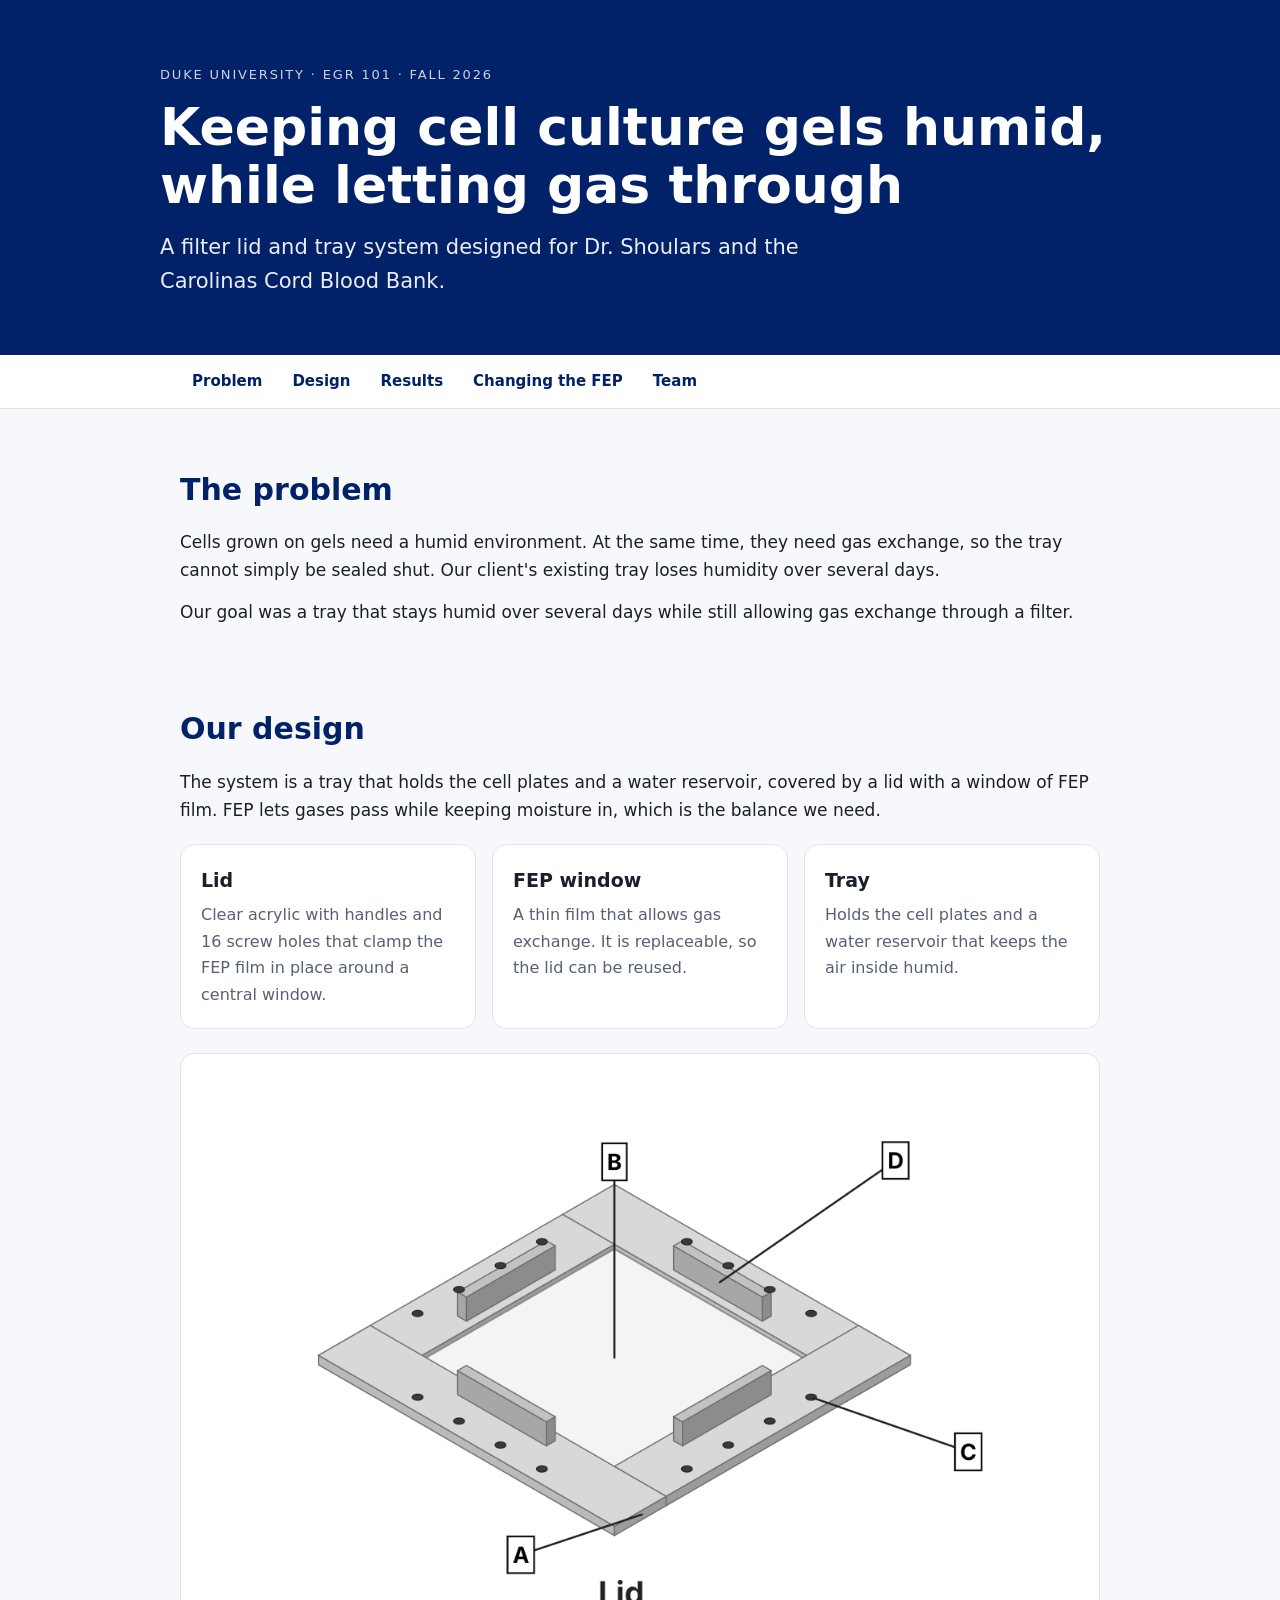
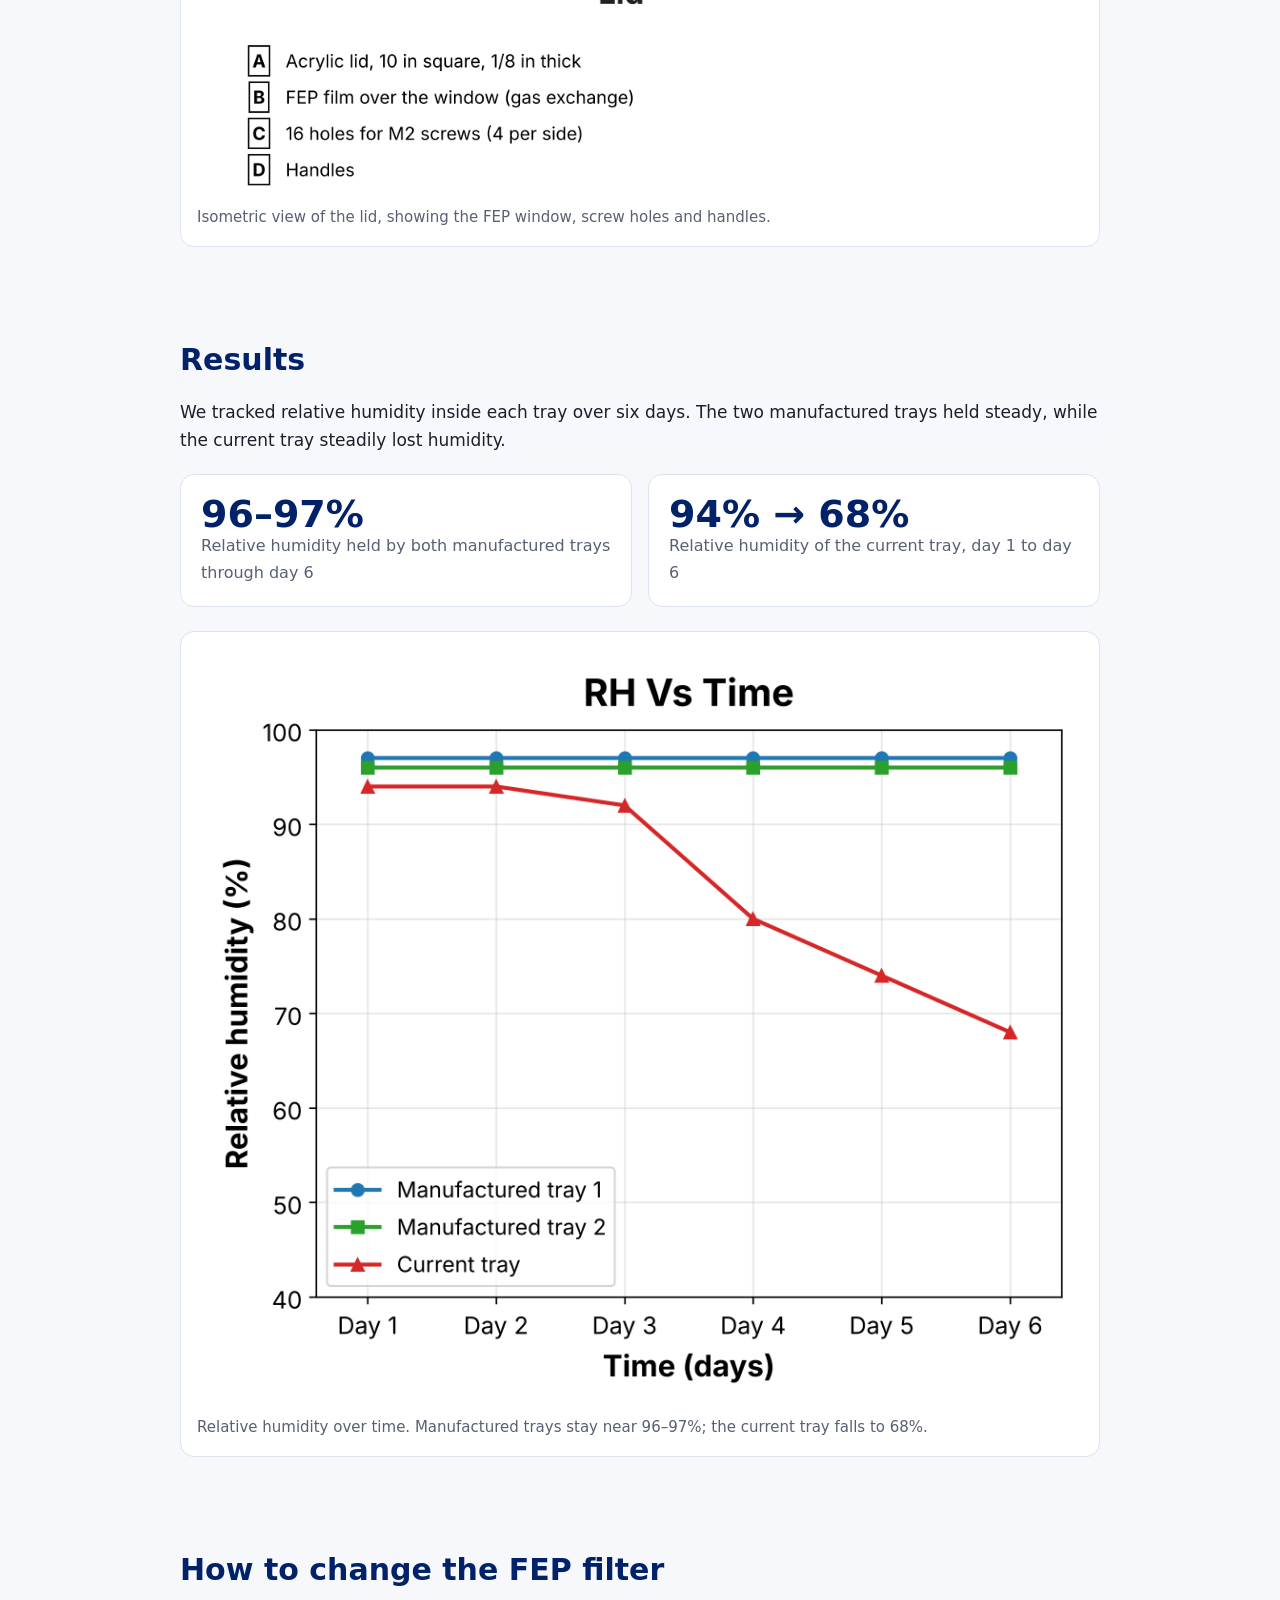
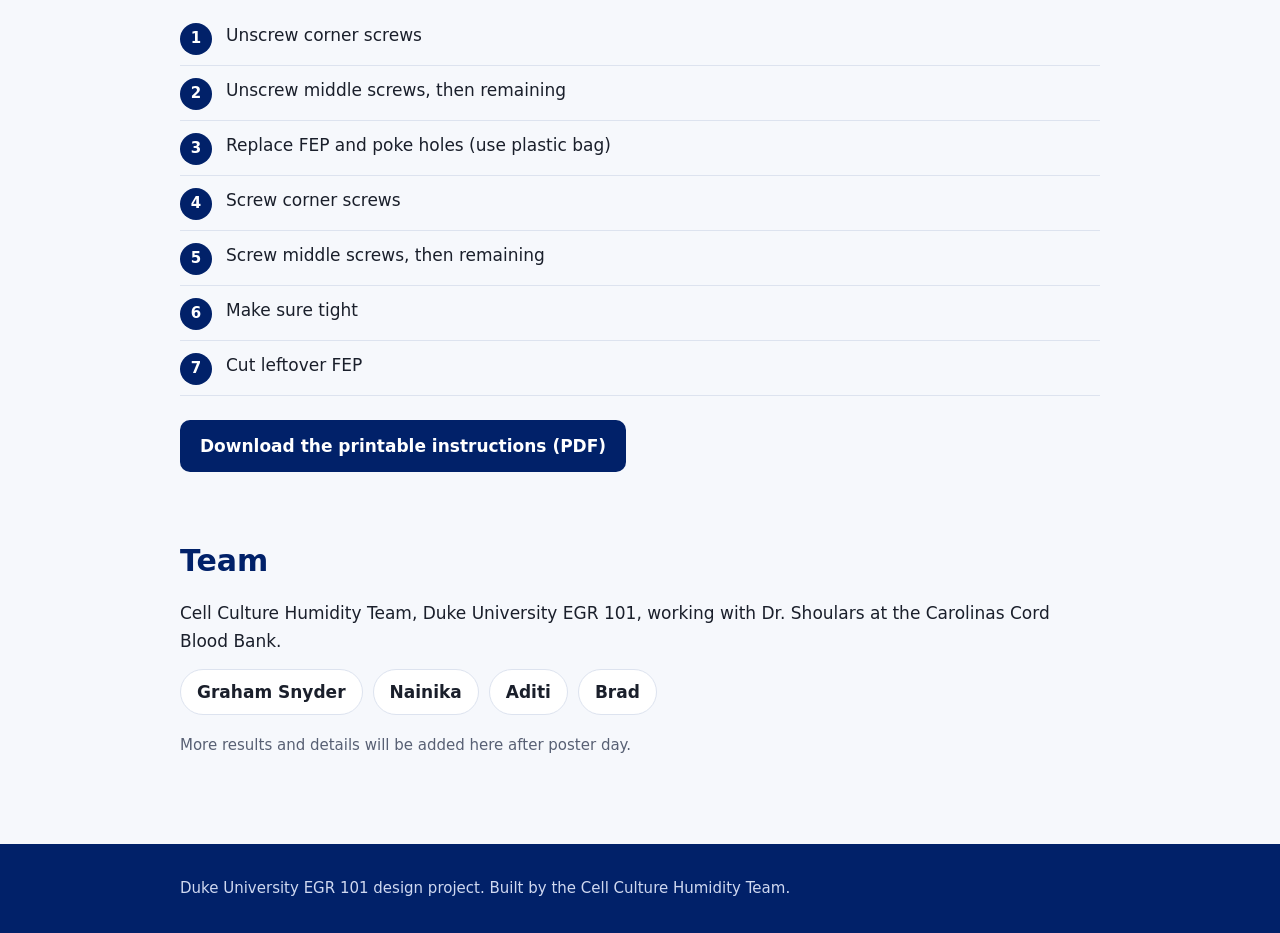
==== index.html @ ff0a5236 "Add files via upload" ====
<!doctype html>
<html lang="en"><head>
<meta charset="utf-8"><meta name="viewport" content="width=device-width,initial-scale=1">
<title>Cell Culture Humidity Tray | Duke EGR 101</title>
<meta name="description" content="A humidity-retaining tray and lid with an FEP gas-exchange window for cell culture gels. Duke EGR 101 design project for Carolinas Cord Blood Bank.">
<style>
:root{--blue:#012169;--mid:#1f4fa8;--ink:#1a1f2b;--muted:#586074;--bg:#f6f8fc;--card:#fff;--line:#dde3ef}
*{box-sizing:border-box}html{scroll-behavior:smooth}
body{margin:0;font-family:system-ui,-apple-system,"Segoe UI",Roboto,Arial,sans-serif;color:var(--ink);background:var(--bg);line-height:1.65;font-size:17px}
header{background:var(--blue);color:#fff;padding:64px 20px 56px}
.wrap{max-width:960px;margin:0 auto;padding:0 20px}
header .wrap{padding:0}
.eyebrow{letter-spacing:.14em;text-transform:uppercase;font-size:13px;opacity:.8;margin:0 0 14px}
h1{font-size:clamp(32px,6vw,52px);line-height:1.1;margin:0 0 16px}
header p.lead{font-size:clamp(18px,2.4vw,21px);max-width:640px;margin:0;opacity:.92}
nav{background:#fff;border-bottom:1px solid var(--line);position:sticky;top:0;z-index:5}
nav .wrap{display:flex;gap:6px;overflow-x:auto;padding:0 20px}
nav a{color:var(--blue);text-decoration:none;font-weight:600;font-size:15px;padding:14px 12px;white-space:nowrap}
nav a:hover{background:var(--bg)}
section{padding:56px 0 8px}
h2{color:var(--blue);font-size:30px;margin:0 0 14px}
h3{margin:0 0 6px;font-size:19px}
p{margin:0 0 14px}
.grid{display:grid;grid-template-columns:repeat(auto-fit,minmax(240px,1fr));gap:16px;margin:20px 0}
.card{background:var(--card);border:1px solid var(--line);border-radius:14px;padding:20px}
.card p{color:var(--muted);margin:0;font-size:16px}
figure{margin:24px 0;background:var(--card);border:1px solid var(--line);border-radius:14px;padding:16px}
figure img{width:100%;height:auto;display:block;border-radius:8px}
figcaption{color:var(--muted);font-size:15px;margin-top:10px}
.two{display:grid;grid-template-columns:1fr 1fr;gap:16px}
@media(max-width:700px){.two{grid-template-columns:1fr}}
ol.steps{padding-left:0;list-style:none;counter-reset:s;margin:16px 0}
ol.steps li{counter-increment:s;display:flex;gap:14px;align-items:flex-start;padding:10px 0;border-bottom:1px solid var(--line)}
ol.steps li::before{content:counter(s);background:var(--blue);color:#fff;font-weight:700;border-radius:50%;min-width:32px;height:32px;display:grid;place-items:center;font-size:15px;margin-top:2px}
.btn{display:inline-block;background:var(--blue);color:#fff;text-decoration:none;padding:12px 20px;border-radius:10px;font-weight:600;margin-top:8px}
.btn:hover{background:var(--mid)}
.stat{font-size:38px;font-weight:800;color:var(--blue);line-height:1}
.team{display:flex;flex-wrap:wrap;gap:10px;margin-top:12px}
.team span{background:#fff;border:1px solid var(--line);border-radius:999px;padding:8px 16px;font-weight:600}
footer{margin-top:64px;background:var(--blue);color:#cfd8f0;padding:32px 0;font-size:15px}
</style></head><body>

<header><div class="wrap">
<p class="eyebrow">Duke University &middot; EGR 101 &middot; Fall 2026</p>
<h1>Keeping cell culture gels humid, while letting gas through</h1>
<p class="lead">A filter lid and tray system designed for Dr. Shoulars and the Carolinas Cord Blood Bank.</p>
</div></header>

<nav><div class="wrap">
<a href="#problem">Problem</a><a href="#design">Design</a><a href="#results">Results</a><a href="#change-fep">Changing the FEP</a><a href="#team">Team</a>
</div></nav>

<main class="wrap">

<section id="problem"><h2>The problem</h2>
<p>Cells grown on gels need a humid environment. At the same time, they need gas exchange, so the tray cannot simply be sealed shut. Our client's existing tray loses humidity over several days.</p>
<p>Our goal was a tray that stays humid over several days while still allowing gas exchange through a filter.</p>
</section>

<section id="design"><h2>Our design</h2>
<p>The system is a tray that holds the cell plates and a water reservoir, covered by a lid with a window of FEP film. FEP lets gases pass while keeping moisture in, which is the balance we need.</p>
<div class="grid">
<div class="card"><h3>Lid</h3><p>Clear acrylic with handles and 16 screw holes that clamp the FEP film in place around a central window.</p></div>
<div class="card"><h3>FEP window</h3><p>A thin film that allows gas exchange. It is replaceable, so the lid can be reused.</p></div>
<div class="card"><h3>Tray</h3><p>Holds the cell plates and a water reservoir that keeps the air inside humid.</p></div>
</div>
<figure><img src="lid.png" alt="Isometric drawing of the lid with FEP window, 16 screw holes and handles"><figcaption>Isometric view of the lid, showing the FEP window, screw holes and handles.</figcaption></figure>
</section>

<section id="results"><h2>Results</h2>
<p>We tracked relative humidity inside each tray over six days. The two manufactured trays held steady, while the current tray steadily lost humidity.</p>
<div class="grid">
<div class="card"><div class="stat">96&ndash;97%</div><p>Relative humidity held by both manufactured trays through day 6</p></div>
<div class="card"><div class="stat">94% &rarr; 68%</div><p>Relative humidity of the current tray, day 1 to day 6</p></div>
</div>
<figure><img src="humidity-graph.png" alt="Line graph of relative humidity versus day for two manufactured trays and the current tray"><figcaption>Relative humidity over time. Manufactured trays stay near 96&ndash;97%; the current tray falls to 68%.</figcaption></figure>
</section>

<section id="change-fep"><h2>How to change the FEP filter</h2>
<ol class="steps">
<li>Unscrew corner screws</li>
<li>Unscrew middle screws, then remaining</li>
<li>Replace FEP and poke holes (use plastic bag)</li>
<li>Screw corner screws</li>
<li>Screw middle screws, then remaining</li>
<li>Make sure tight</li>
<li>Cut leftover FEP</li>
</ol>
<a class="btn" href="FEP_Filter_Instructions.pdf">Download the printable instructions (PDF)</a>
</section>

<section id="team"><h2>Team</h2>
<p>Cell Culture Humidity Team, Duke University EGR 101, working with Dr. Shoulars at the Carolinas Cord Blood Bank.</p>
<div class="team"><span>Graham Snyder</span><span>Nainika</span><span>Aditi</span><span>Brad</span></div>
<p style="margin-top:18px;color:var(--muted);font-size:15px">More results and details will be added here after poster day.</p>
</section>
</main>

<footer><div class="wrap">Duke University EGR 101 design project. Built by the Cell Culture Humidity Team.</div></footer>
</body></html>
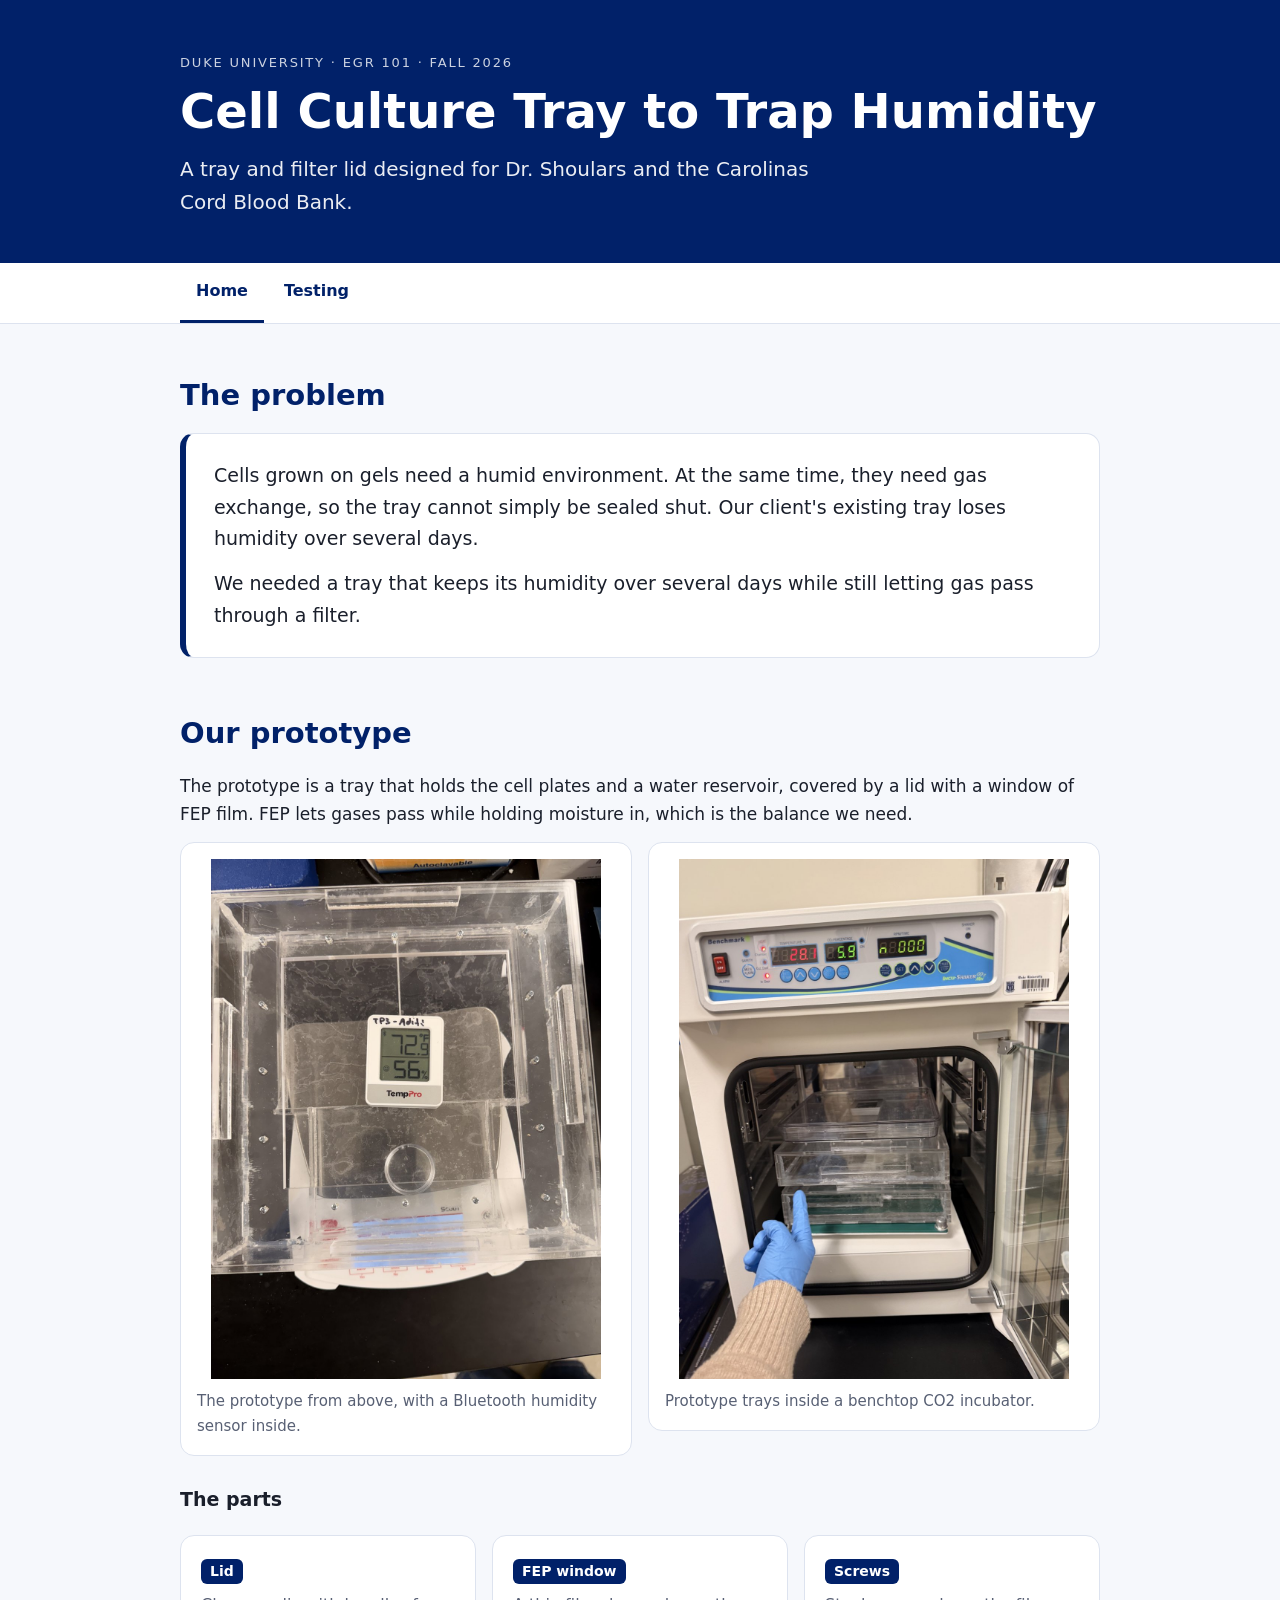
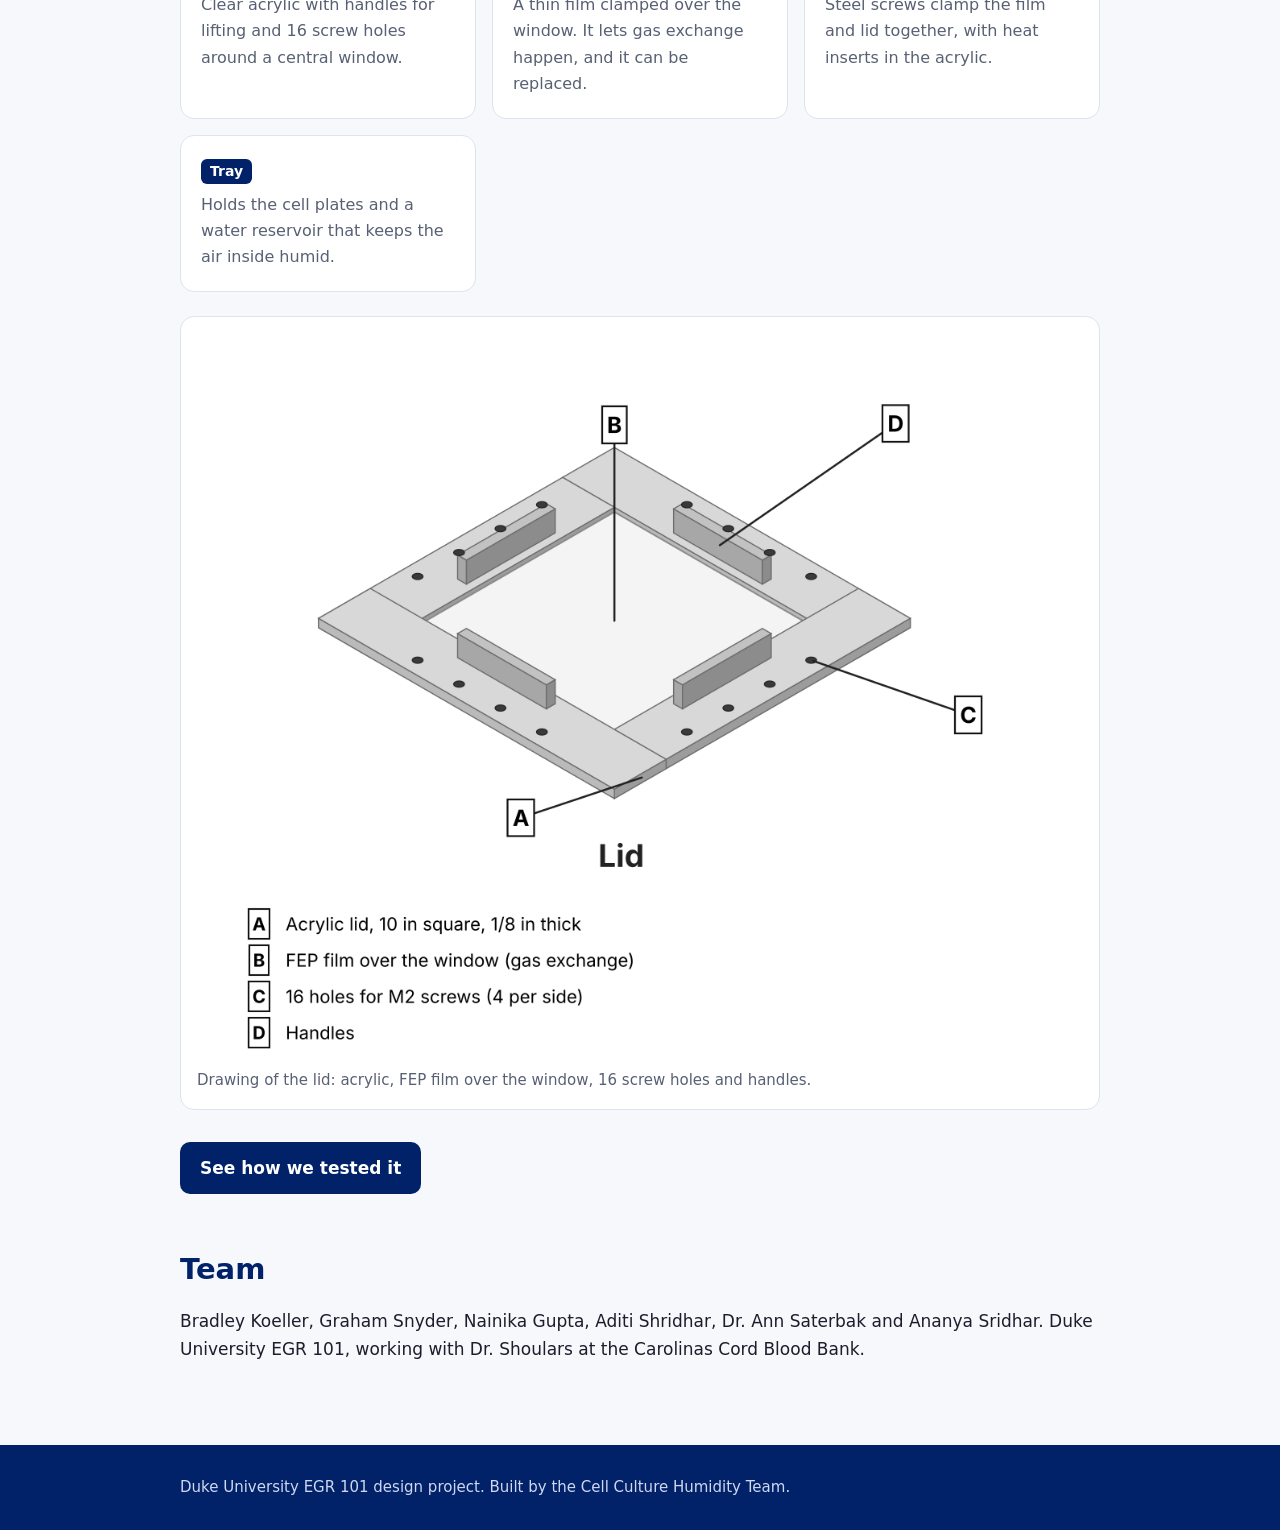
==== commit 47e218cd: "Add files via upload" ====
--- a/index.html
+++ b/index.html
@@ -1,100 +1,28 @@
-<!doctype html>
-<html lang="en"><head>
-<meta charset="utf-8"><meta name="viewport" content="width=device-width,initial-scale=1">
-<title>Cell Culture Humidity Tray | Duke EGR 101</title>
-<meta name="description" content="A humidity-retaining tray and lid with an FEP gas-exchange window for cell culture gels. Duke EGR 101 design project for Carolinas Cord Blood Bank.">
-<style>
-:root{--blue:#012169;--mid:#1f4fa8;--ink:#1a1f2b;--muted:#586074;--bg:#f6f8fc;--card:#fff;--line:#dde3ef}
-*{box-sizing:border-box}html{scroll-behavior:smooth}
-body{margin:0;font-family:system-ui,-apple-system,"Segoe UI",Roboto,Arial,sans-serif;color:var(--ink);background:var(--bg);line-height:1.65;font-size:17px}
-header{background:var(--blue);color:#fff;padding:64px 20px 56px}
-.wrap{max-width:960px;margin:0 auto;padding:0 20px}
-header .wrap{padding:0}
-.eyebrow{letter-spacing:.14em;text-transform:uppercase;font-size:13px;opacity:.8;margin:0 0 14px}
-h1{font-size:clamp(32px,6vw,52px);line-height:1.1;margin:0 0 16px}
-header p.lead{font-size:clamp(18px,2.4vw,21px);max-width:640px;margin:0;opacity:.92}
-nav{background:#fff;border-bottom:1px solid var(--line);position:sticky;top:0;z-index:5}
-nav .wrap{display:flex;gap:6px;overflow-x:auto;padding:0 20px}
-nav a{color:var(--blue);text-decoration:none;font-weight:600;font-size:15px;padding:14px 12px;white-space:nowrap}
-nav a:hover{background:var(--bg)}
-section{padding:56px 0 8px}
-h2{color:var(--blue);font-size:30px;margin:0 0 14px}
-h3{margin:0 0 6px;font-size:19px}
-p{margin:0 0 14px}
-.grid{display:grid;grid-template-columns:repeat(auto-fit,minmax(240px,1fr));gap:16px;margin:20px 0}
-.card{background:var(--card);border:1px solid var(--line);border-radius:14px;padding:20px}
-.card p{color:var(--muted);margin:0;font-size:16px}
-figure{margin:24px 0;background:var(--card);border:1px solid var(--line);border-radius:14px;padding:16px}
-figure img{width:100%;height:auto;display:block;border-radius:8px}
-figcaption{color:var(--muted);font-size:15px;margin-top:10px}
-.two{display:grid;grid-template-columns:1fr 1fr;gap:16px}
-@media(max-width:700px){.two{grid-template-columns:1fr}}
-ol.steps{padding-left:0;list-style:none;counter-reset:s;margin:16px 0}
-ol.steps li{counter-increment:s;display:flex;gap:14px;align-items:flex-start;padding:10px 0;border-bottom:1px solid var(--line)}
-ol.steps li::before{content:counter(s);background:var(--blue);color:#fff;font-weight:700;border-radius:50%;min-width:32px;height:32px;display:grid;place-items:center;font-size:15px;margin-top:2px}
-.btn{display:inline-block;background:var(--blue);color:#fff;text-decoration:none;padding:12px 20px;border-radius:10px;font-weight:600;margin-top:8px}
-.btn:hover{background:var(--mid)}
-.stat{font-size:38px;font-weight:800;color:var(--blue);line-height:1}
-.team{display:flex;flex-wrap:wrap;gap:10px;margin-top:12px}
-.team span{background:#fff;border:1px solid var(--line);border-radius:999px;padding:8px 16px;font-weight:600}
-footer{margin-top:64px;background:var(--blue);color:#cfd8f0;padding:32px 0;font-size:15px}
-</style></head><body>
-
-<header><div class="wrap">
-<p class="eyebrow">Duke University &middot; EGR 101 &middot; Fall 2026</p>
-<h1>Keeping cell culture gels humid, while letting gas through</h1>
-<p class="lead">A filter lid and tray system designed for Dr. Shoulars and the Carolinas Cord Blood Bank.</p>
-</div></header>
-
-<nav><div class="wrap">
-<a href="#problem">Problem</a><a href="#design">Design</a><a href="#results">Results</a><a href="#change-fep">Changing the FEP</a><a href="#team">Team</a>
-</div></nav>
-
+<!doctype html><html lang="en"><head><meta charset="utf-8"><meta name="viewport" content="width=device-width,initial-scale=1"><title>Cell Culture Tray to Trap Humidity | Duke EGR 101</title><meta name="description" content="A humidity-retaining tray and lid with an FEP gas-exchange window for cell culture gels. Duke EGR 101 design project for Carolinas Cord Blood Bank."><link rel="stylesheet" href="style.css"></head><body><header><div class="wrap"><p class="eyebrow">Duke University &middot; EGR 101 &middot; Fall 2026</p><h1>Cell Culture Tray to Trap Humidity</h1><p class="lead">A tray and filter lid designed for Dr. Shoulars and the Carolinas Cord Blood Bank.</p></div></header><nav><div class="wrap"><a href="index.html" class="on">Home</a><a href="testing.html" class="">Testing</a></div></nav>
 <main class="wrap">
-
 <section id="problem"><h2>The problem</h2>
-<p>Cells grown on gels need a humid environment. At the same time, they need gas exchange, so the tray cannot simply be sealed shut. Our client's existing tray loses humidity over several days.</p>
-<p>Our goal was a tray that stays humid over several days while still allowing gas exchange through a filter.</p>
+<div class="problem"><p>Cells grown on gels need a humid environment. At the same time, they need gas exchange, so the tray cannot simply be sealed shut. Our client's existing tray loses humidity over several days.</p>
+<p>We needed a tray that keeps its humidity over several days while still letting gas pass through a filter.</p></div>
 </section>
 
-<section id="design"><h2>Our design</h2>
-<p>The system is a tray that holds the cell plates and a water reservoir, covered by a lid with a window of FEP film. FEP lets gases pass while keeping moisture in, which is the balance we need.</p>
+<section id="prototype"><h2>Our prototype</h2>
+<p>The prototype is a tray that holds the cell plates and a water reservoir, covered by a lid with a window of FEP film. FEP lets gases pass while holding moisture in, which is the balance we need.</p>
+<div class="two">
+<figure><img src="prototype.jpg" alt="Top view of the prototype tray with a humidity sensor inside"><figcaption>The prototype from above, with a Bluetooth humidity sensor inside.</figcaption></figure>
+<figure><img src="incubator.jpg" alt="Prototype trays stacked inside a benchtop CO2 incubator"><figcaption>Prototype trays inside a benchtop CO2 incubator.</figcaption></figure>
+</div>
+<h3 style="margin-top:28px">The parts</h3>
 <div class="grid">
-<div class="card"><h3>Lid</h3><p>Clear acrylic with handles and 16 screw holes that clamp the FEP film in place around a central window.</p></div>
-<div class="card"><h3>FEP window</h3><p>A thin film that allows gas exchange. It is replaceable, so the lid can be reused.</p></div>
-<div class="card"><h3>Tray</h3><p>Holds the cell plates and a water reservoir that keeps the air inside humid.</p></div>
+<div class="card"><span class="tag">Lid</span><p>Clear acrylic with handles for lifting and 16 screw holes around a central window.</p></div>
+<div class="card"><span class="tag">FEP window</span><p>A thin film clamped over the window. It lets gas exchange happen, and it can be replaced.</p></div>
+<div class="card"><span class="tag">Screws</span><p>Steel screws clamp the film and lid together, with heat inserts in the acrylic.</p></div>
+<div class="card"><span class="tag">Tray</span><p>Holds the cell plates and a water reservoir that keeps the air inside humid.</p></div>
 </div>
-<figure><img src="lid.png" alt="Isometric drawing of the lid with FEP window, 16 screw holes and handles"><figcaption>Isometric view of the lid, showing the FEP window, screw holes and handles.</figcaption></figure>
-</section>
-
-<section id="results"><h2>Results</h2>
-<p>We tracked relative humidity inside each tray over six days. The two manufactured trays held steady, while the current tray steadily lost humidity.</p>
-<div class="grid">
-<div class="card"><div class="stat">96&ndash;97%</div><p>Relative humidity held by both manufactured trays through day 6</p></div>
-<div class="card"><div class="stat">94% &rarr; 68%</div><p>Relative humidity of the current tray, day 1 to day 6</p></div>
-</div>
-<figure><img src="humidity-graph.png" alt="Line graph of relative humidity versus day for two manufactured trays and the current tray"><figcaption>Relative humidity over time. Manufactured trays stay near 96&ndash;97%; the current tray falls to 68%.</figcaption></figure>
-</section>
-
-<section id="change-fep"><h2>How to change the FEP filter</h2>
-<ol class="steps">
-<li>Unscrew corner screws</li>
-<li>Unscrew middle screws, then remaining</li>
-<li>Replace FEP and poke holes (use plastic bag)</li>
-<li>Screw corner screws</li>
-<li>Screw middle screws, then remaining</li>
-<li>Make sure tight</li>
-<li>Cut leftover FEP</li>
-</ol>
-<a class="btn" href="FEP_Filter_Instructions.pdf">Download the printable instructions (PDF)</a>
+<figure><img src="lid.png" alt="Isometric drawing of the lid with FEP window, 16 screw holes and handles"><figcaption>Drawing of the lid: acrylic, FEP film over the window, 16 screw holes and handles.</figcaption></figure>
+<a class="btn" href="testing.html">See how we tested it</a>
 </section>
 
 <section id="team"><h2>Team</h2>
-<p>Cell Culture Humidity Team, Duke University EGR 101, working with Dr. Shoulars at the Carolinas Cord Blood Bank.</p>
-<div class="team"><span>Graham Snyder</span><span>Nainika</span><span>Aditi</span><span>Brad</span></div>
-<p style="margin-top:18px;color:var(--muted);font-size:15px">More results and details will be added here after poster day.</p>
+<p>Bradley Koeller, Graham Snyder, Nainika Gupta, Aditi Shridhar, Dr. Ann Saterbak and Ananya Sridhar. Duke University EGR 101, working with Dr. Shoulars at the Carolinas Cord Blood Bank.</p>
 </section>
-</main>
-
-<footer><div class="wrap">Duke University EGR 101 design project. Built by the Cell Culture Humidity Team.</div></footer>
-</body></html>
+</main><footer><div class="wrap">Duke University EGR 101 design project. Built by the Cell Culture Humidity Team.</div></footer></body></html>
--- a/style.css
+++ b/style.css
@@ -0,0 +1,48 @@
+:root{--blue:#012169;--mid:#1f4fa8;--ink:#1a1f2b;--muted:#586074;--bg:#f6f8fc;--card:#fff;--line:#dde3ef}
+*{box-sizing:border-box}html{scroll-behavior:smooth}
+body{margin:0;font-family:system-ui,-apple-system,"Segoe UI",Roboto,Arial,sans-serif;color:var(--ink);background:var(--bg);line-height:1.65;font-size:17px}
+.wrap{max-width:960px;margin:0 auto;padding:0 20px}
+header{background:var(--blue);color:#fff;padding:52px 0 44px}
+.eyebrow{letter-spacing:.14em;text-transform:uppercase;font-size:13px;opacity:.8;margin:0 0 12px}
+h1{font-size:clamp(30px,5.5vw,48px);line-height:1.12;margin:0 0 14px}
+.lead{font-size:clamp(17px,2.3vw,20px);max-width:660px;margin:0;opacity:.92}
+nav{background:#fff;border-bottom:1px solid var(--line);position:sticky;top:0;z-index:5}
+nav .wrap{display:flex;gap:4px;overflow-x:auto}
+nav a{color:var(--blue);text-decoration:none;font-weight:600;font-size:16px;padding:15px 16px;white-space:nowrap;border-bottom:3px solid transparent}
+nav a:hover{background:var(--bg)}nav a.on{border-bottom-color:var(--blue)}
+section{padding:48px 0 4px}
+h2{color:var(--blue);font-size:29px;margin:0 0 14px}
+h3{margin:0 0 6px;font-size:19px}
+p{margin:0 0 14px}
+.problem{background:#fff;border:1px solid var(--line);border-left:6px solid var(--blue);border-radius:14px;padding:26px 28px;font-size:19px}
+.problem p:last-child{margin:0}
+.grid{display:grid;grid-template-columns:repeat(auto-fit,minmax(250px,1fr));gap:16px;margin:20px 0}
+.card{background:var(--card);border:1px solid var(--line);border-radius:14px;padding:20px}
+.card p{color:var(--muted);margin:0;font-size:16px}
+.card .tag{display:inline-block;background:var(--blue);color:#fff;border-radius:6px;font-weight:700;font-size:14px;padding:1px 9px;margin-bottom:8px}
+figure{margin:24px 0;background:var(--card);border:1px solid var(--line);border-radius:14px;padding:16px}
+figure img{width:100%;height:auto;display:block;border-radius:8px}
+figcaption{color:var(--muted);font-size:15px;margin-top:10px}
+.two{display:grid;grid-template-columns:1fr 1fr;gap:16px;align-items:start}
+.two figure{margin:0}.two img{max-height:520px;object-fit:contain;background:#fff}
+@media(max-width:700px){.two{grid-template-columns:1fr}}
+ol.steps{padding-left:0;list-style:none;counter-reset:s;margin:16px 0}
+ol.steps li{counter-increment:s;display:flex;gap:14px;align-items:flex-start;padding:10px 0;border-bottom:1px solid var(--line)}
+ol.steps li::before{content:counter(s);background:var(--blue);color:#fff;font-weight:700;border-radius:50%;min-width:32px;height:32px;display:grid;place-items:center;font-size:15px;margin-top:2px}
+.btn{display:inline-block;background:var(--blue);color:#fff;text-decoration:none;padding:12px 20px;border-radius:10px;font-weight:600;margin-top:8px}
+.btn:hover{background:var(--mid)}
+.stat{font-size:36px;font-weight:800;color:var(--blue);line-height:1.1}
+.pending{background:#fff;border:1.5px dashed #b5bfd6;border-radius:14px;padding:18px 22px;color:var(--muted)}
+.pending strong{color:var(--ink)}
+.toc{display:flex;flex-wrap:wrap;gap:8px;margin:24px 0 0}
+.toc a{background:#fff;border:1px solid var(--line);border-radius:999px;padding:7px 14px;color:var(--blue);text-decoration:none;font-weight:600;font-size:15px}
+.toc a:hover{background:var(--bg)}
+.tw{overflow-x:auto;background:#fff;border:1px solid var(--line);border-radius:14px}
+table{border-collapse:collapse;width:100%;font-size:15px;min-width:640px}
+th,td{padding:9px 12px;text-align:right;border-bottom:1px solid var(--line)}
+th:first-child,td:first-child{text-align:left}
+th{background:var(--bg);color:var(--blue);font-size:14px;vertical-align:bottom}
+tr.tot td{font-weight:700;background:var(--bg);border-bottom:0}
+.team{display:flex;flex-wrap:wrap;gap:10px;margin-top:12px}
+.team span{background:#fff;border:1px solid var(--line);border-radius:999px;padding:8px 16px;font-weight:600}
+footer{margin-top:64px;background:var(--blue);color:#cfd8f0;padding:30px 0;font-size:15px}
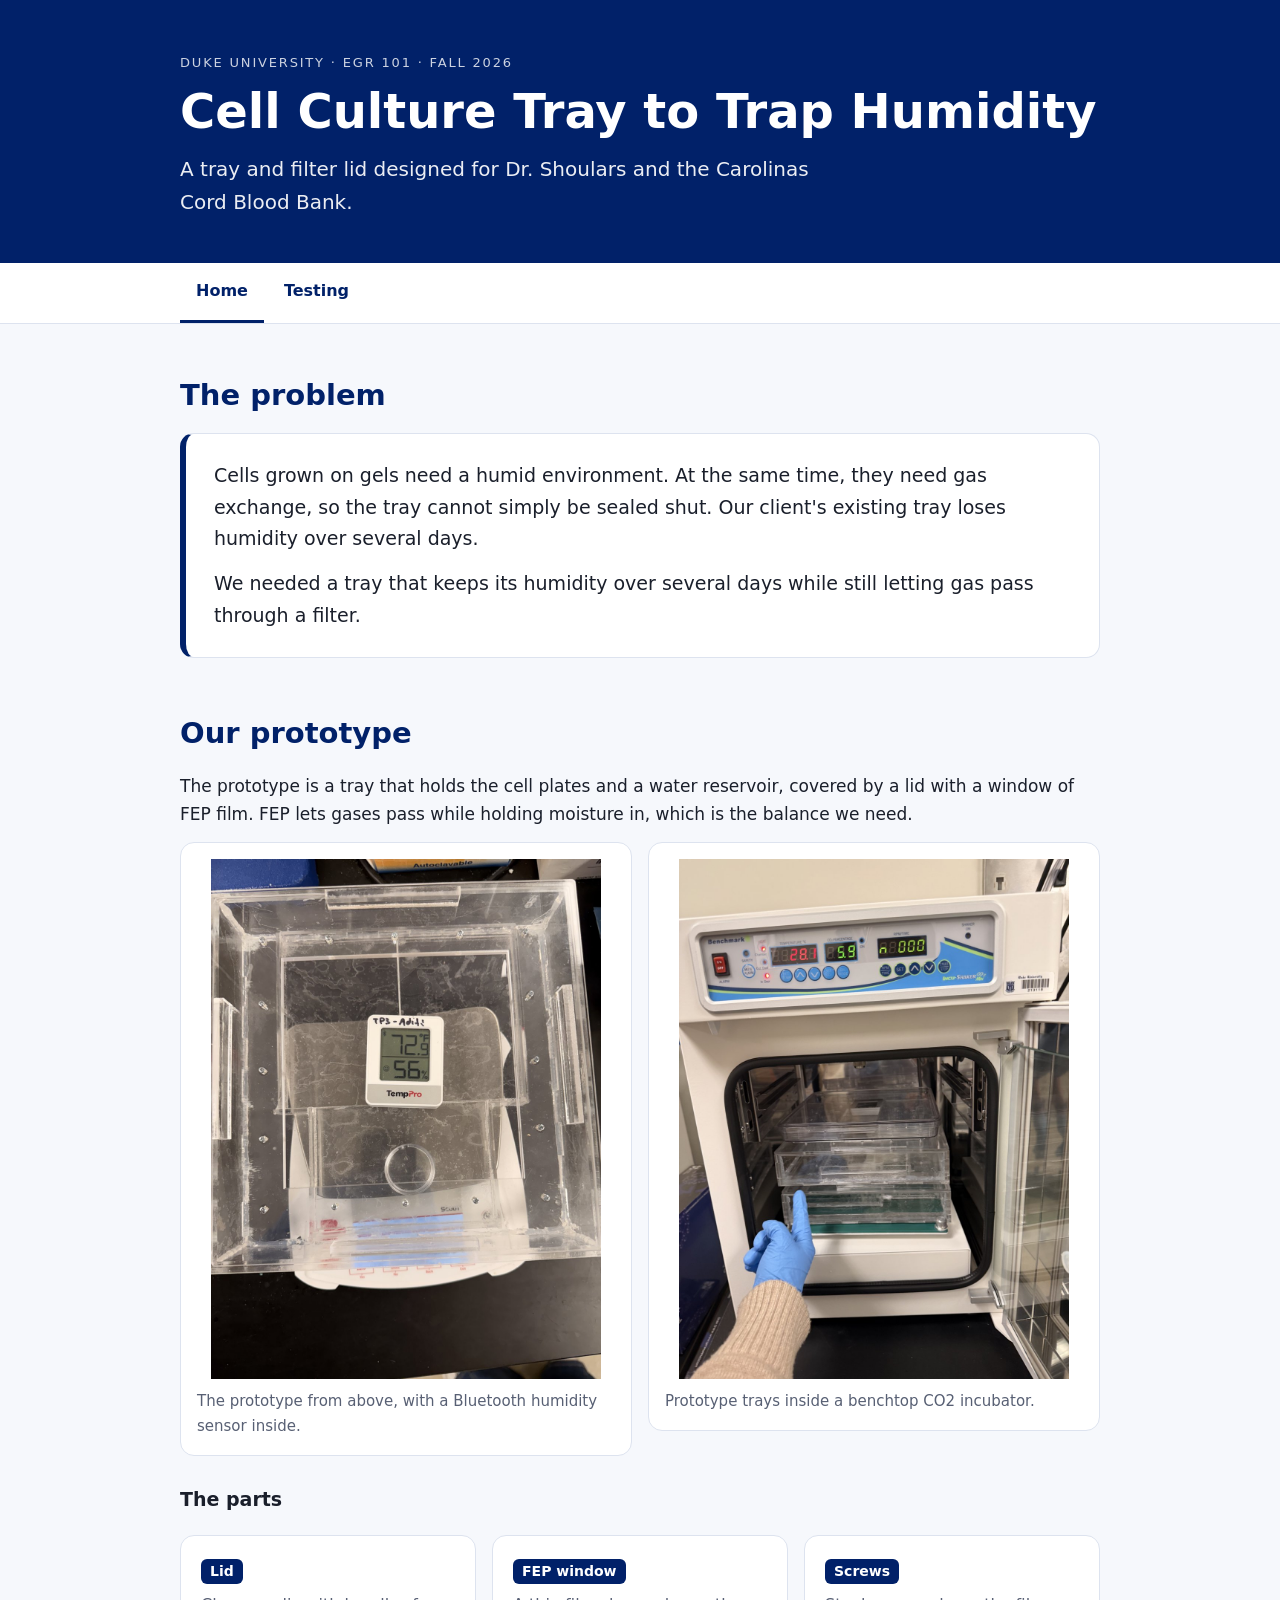
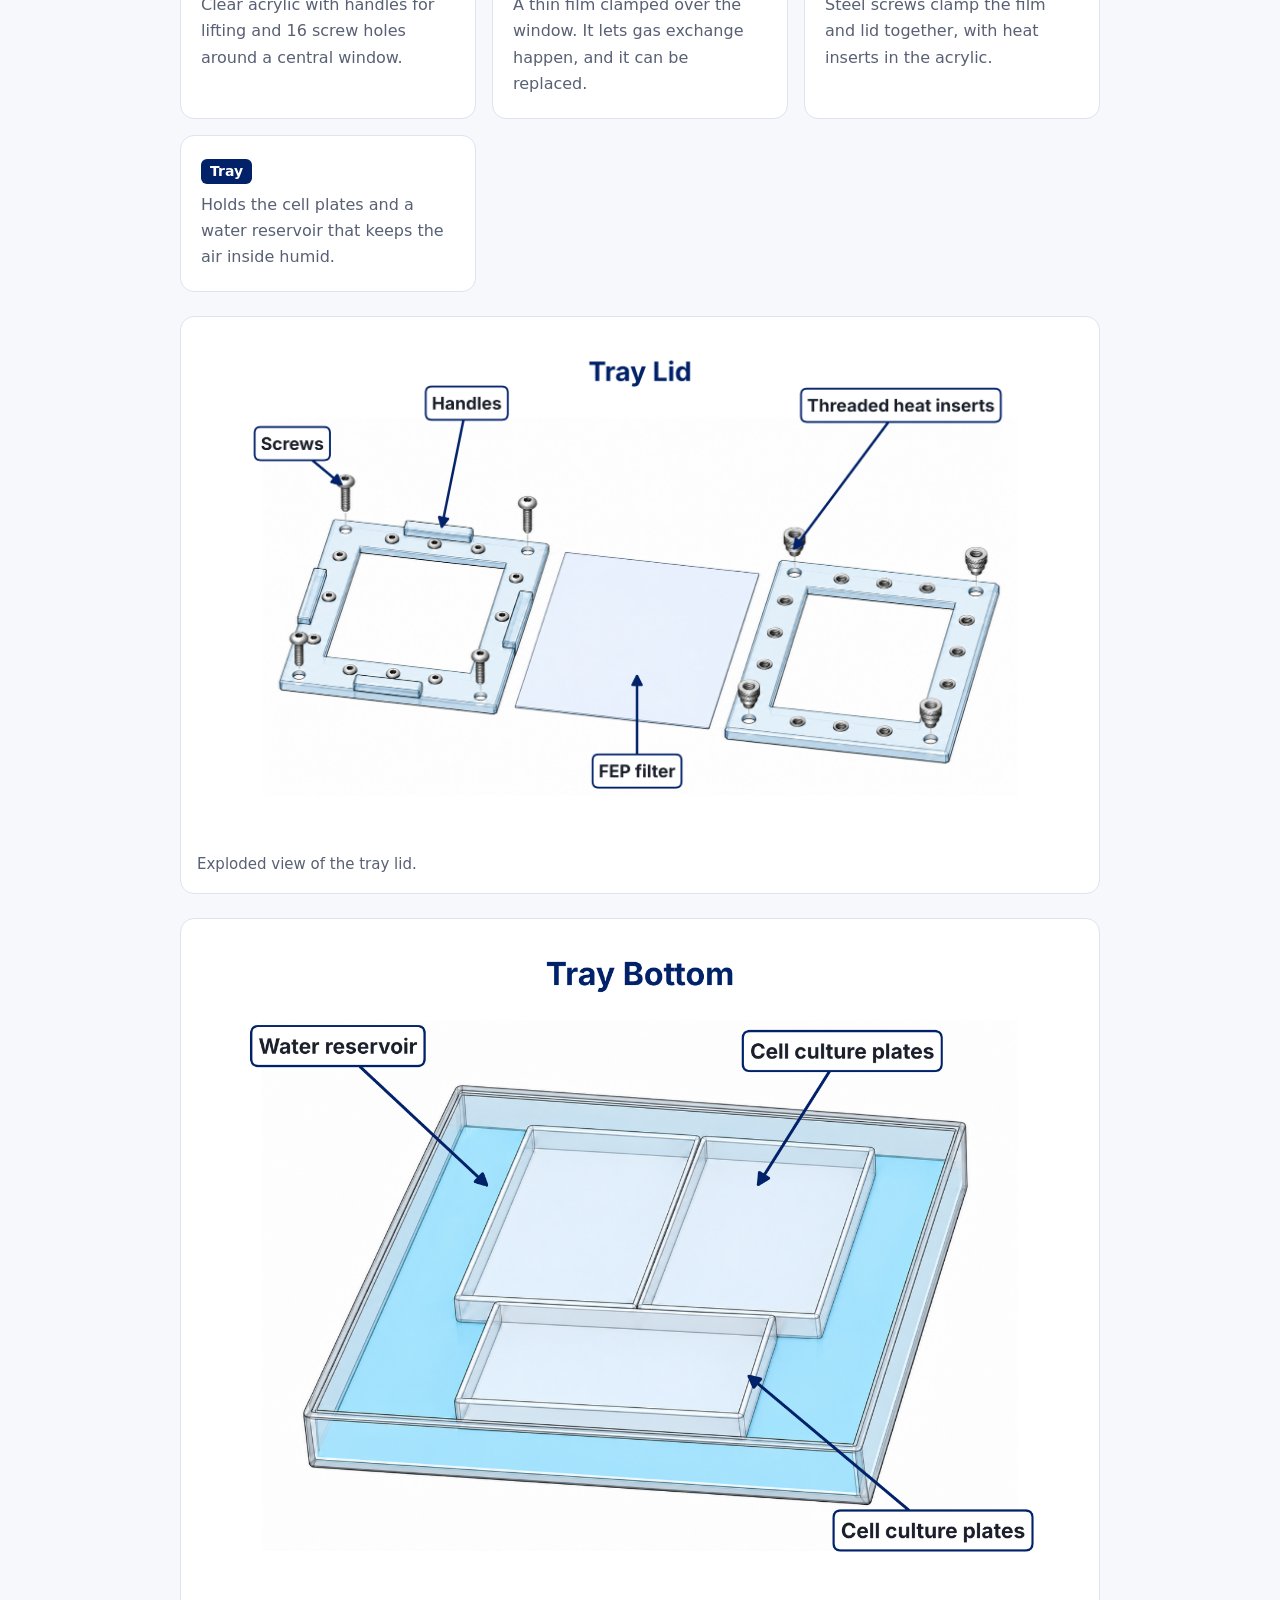
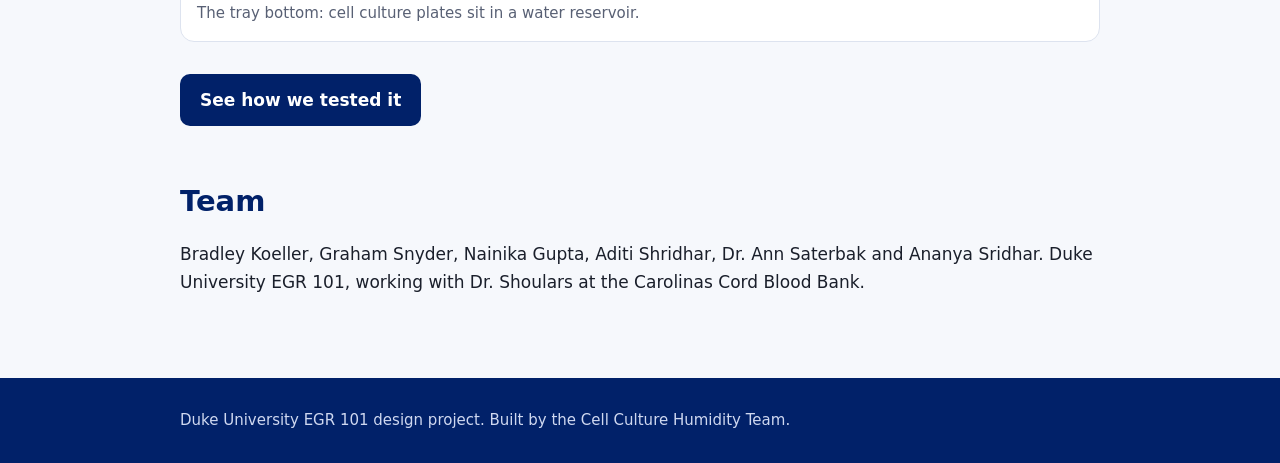
==== commit 31161cba: "Add files via upload" ====
--- a/index.html
+++ b/index.html
@@ -18,7 +18,8 @@
 <div class="card"><span class="tag">Screws</span><p>Steel screws clamp the film and lid together, with heat inserts in the acrylic.</p></div>
 <div class="card"><span class="tag">Tray</span><p>Holds the cell plates and a water reservoir that keeps the air inside humid.</p></div>
 </div>
-<figure><img src="lid.png" alt="Isometric drawing of the lid with FEP window, 16 screw holes and handles"><figcaption>Drawing of the lid: acrylic, FEP film over the window, 16 screw holes and handles.</figcaption></figure>
+<figure><img src="tray_lid.png" alt="Exploded view of the tray lid with labels for screws, handles, FEP filter and threaded heat inserts"><figcaption>Exploded view of the tray lid.</figcaption></figure>
+<figure><img src="tray_bottom.png" alt="Tray bottom with labels for the water reservoir and cell culture plates"><figcaption>The tray bottom: cell culture plates sit in a water reservoir.</figcaption></figure>
 <a class="btn" href="testing.html">See how we tested it</a>
 </section>
 
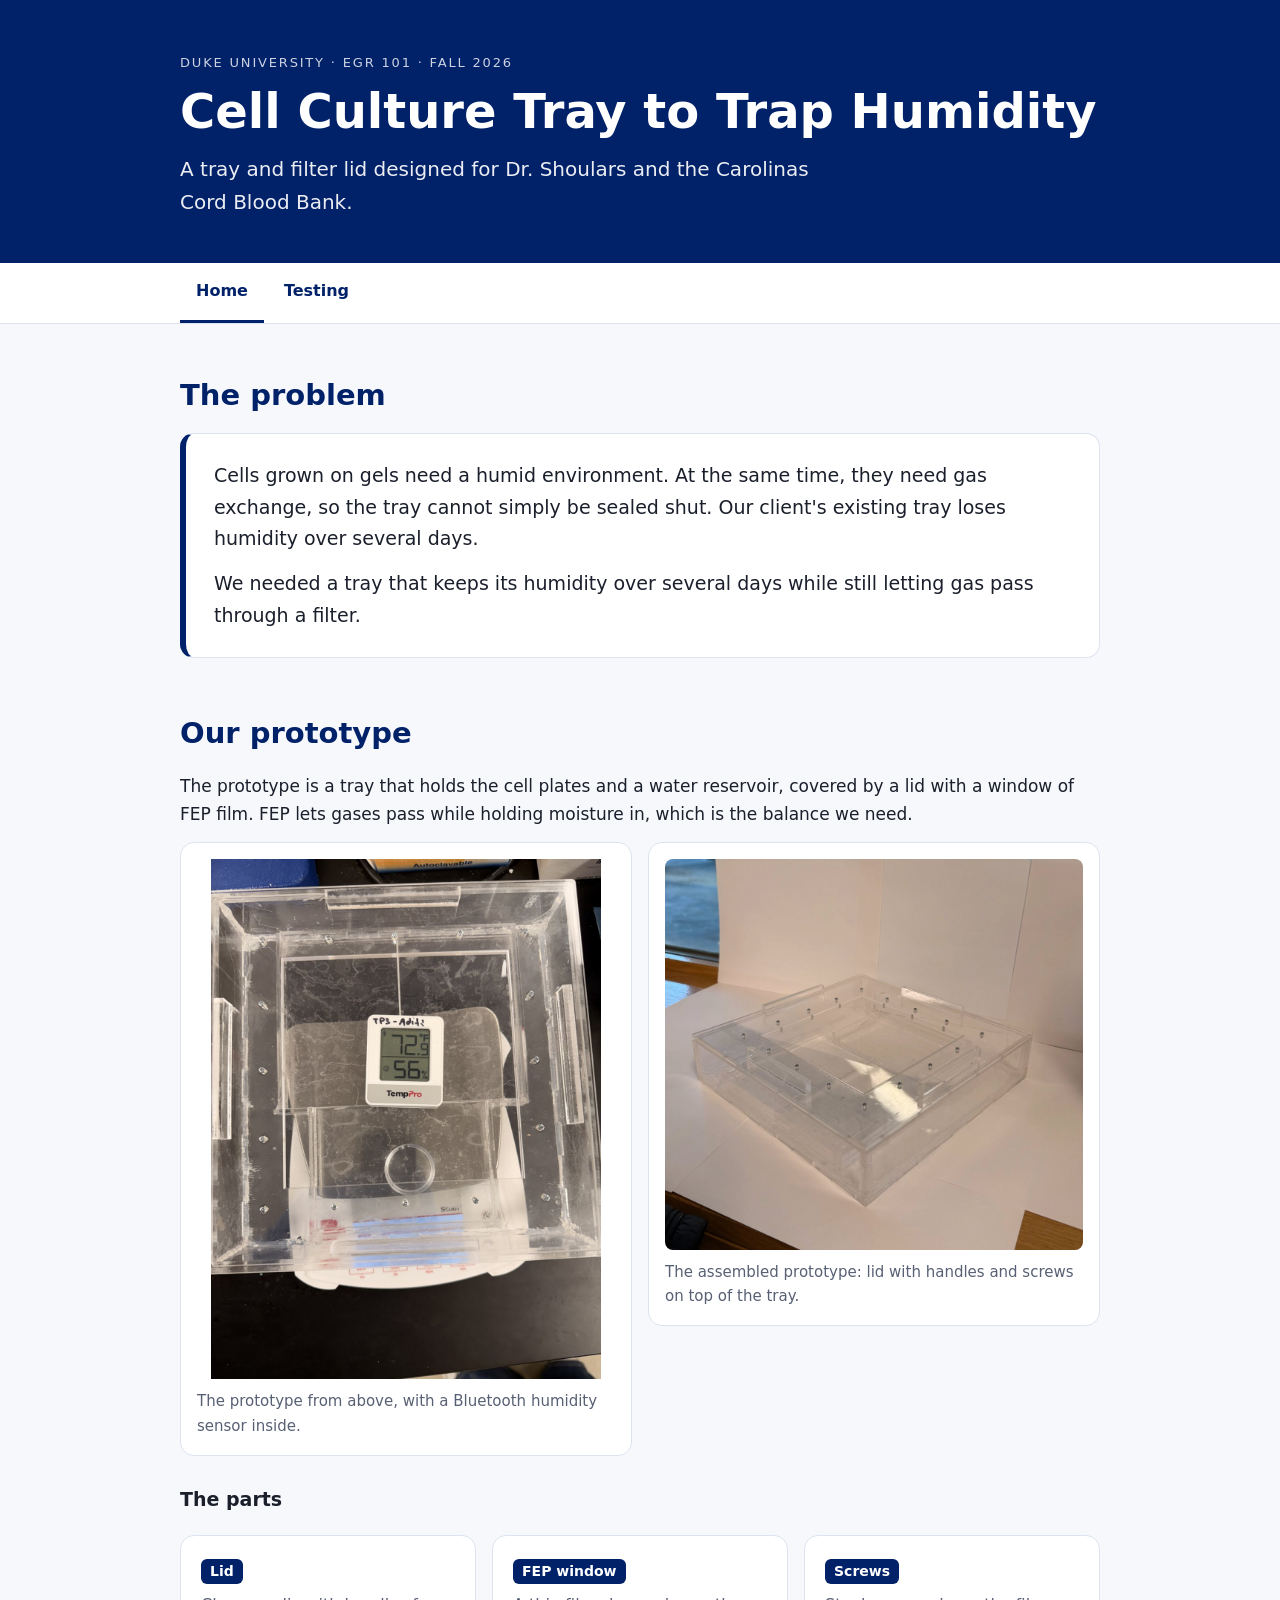
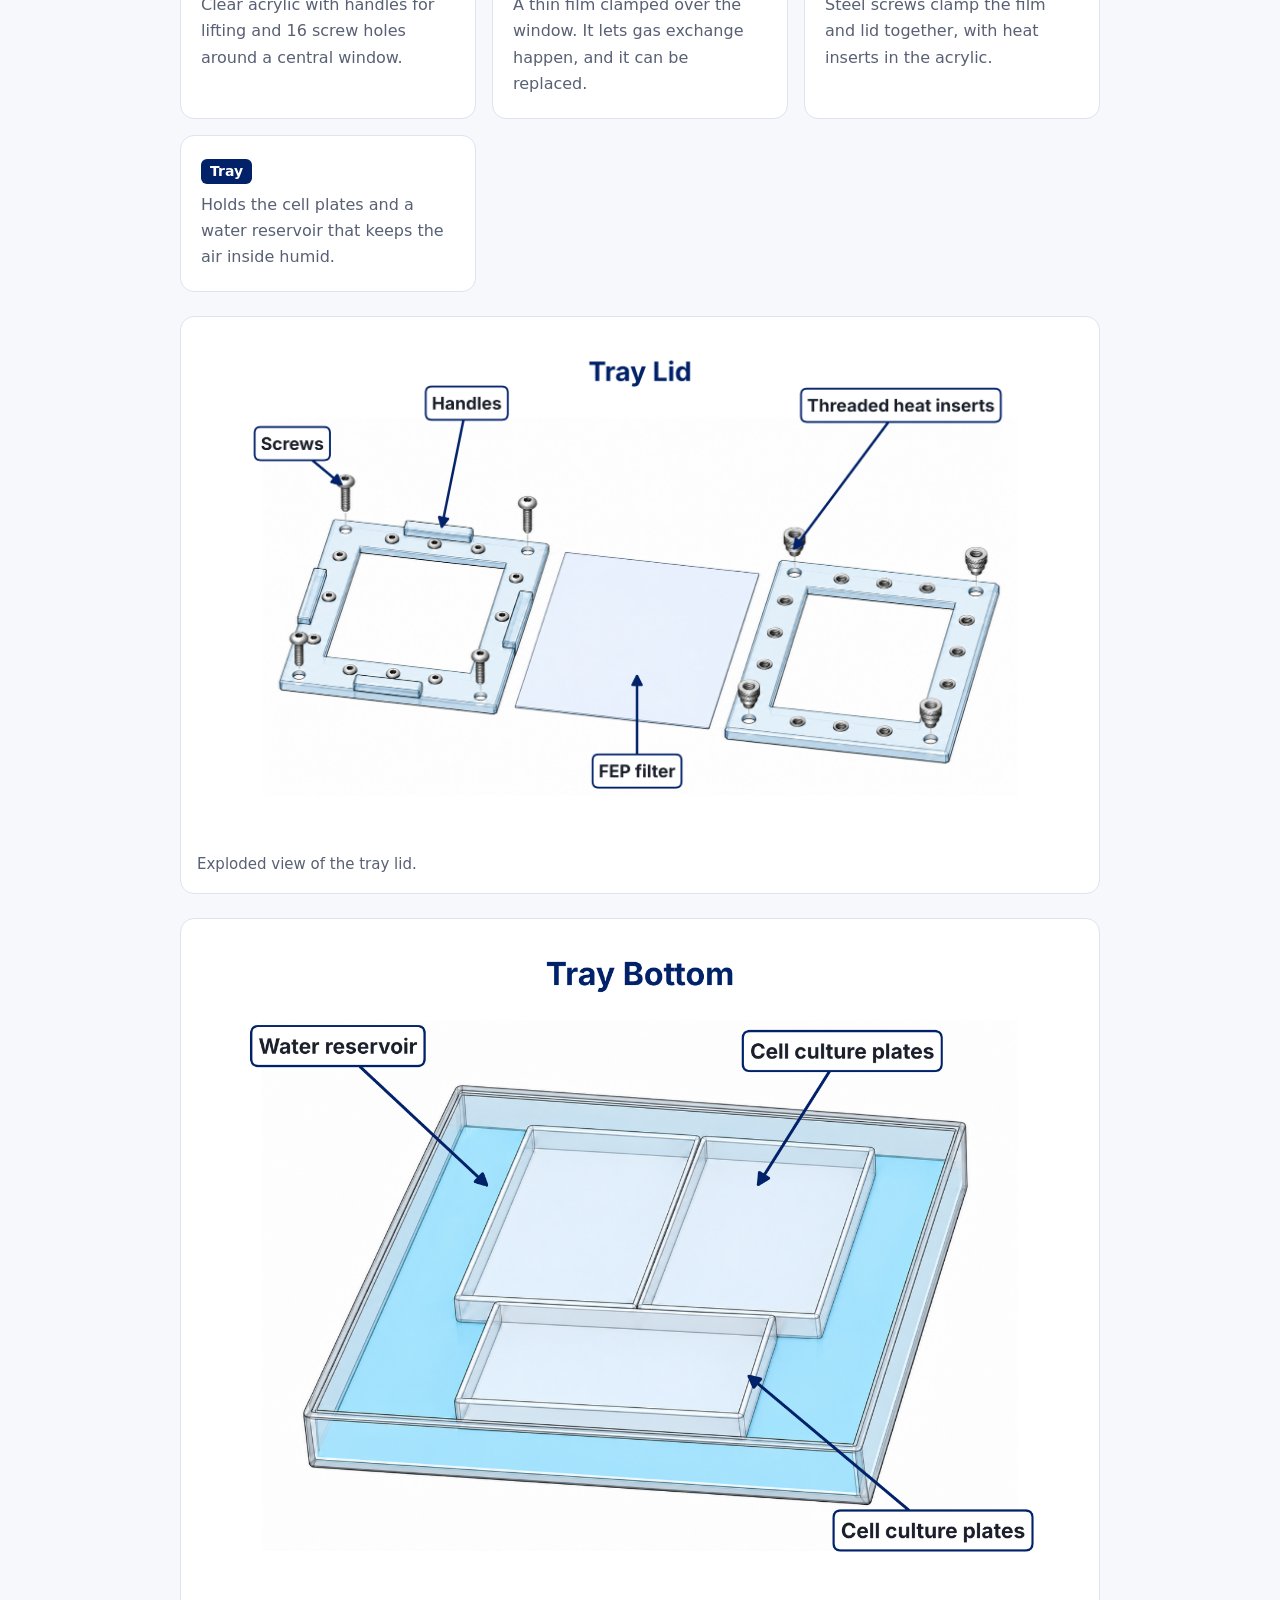
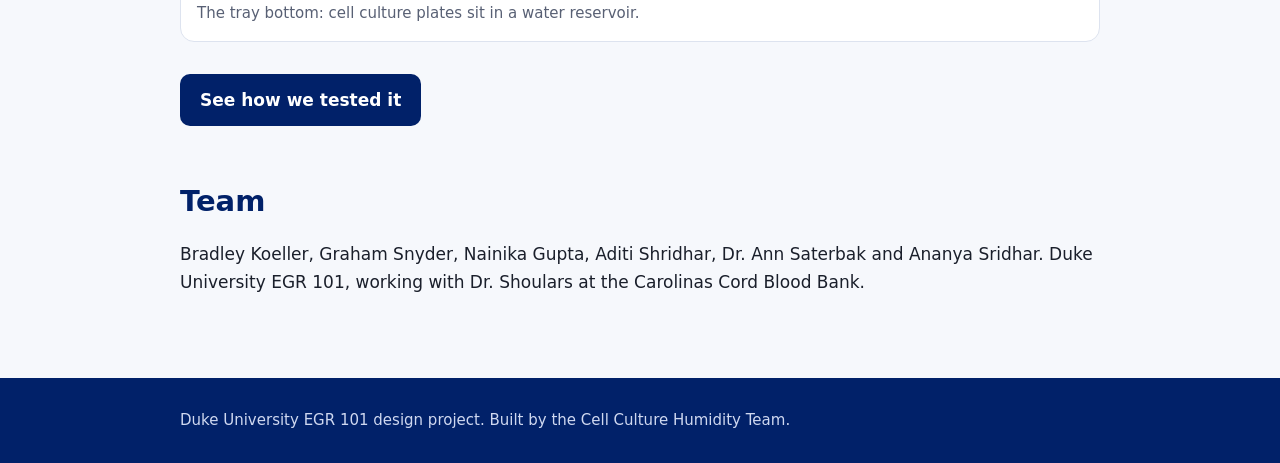
==== commit 195971b2: "Add files via upload" ====
--- a/index.html
+++ b/index.html
@@ -9,7 +9,7 @@
 <p>The prototype is a tray that holds the cell plates and a water reservoir, covered by a lid with a window of FEP film. FEP lets gases pass while holding moisture in, which is the balance we need.</p>
 <div class="two">
 <figure><img src="prototype.jpg" alt="Top view of the prototype tray with a humidity sensor inside"><figcaption>The prototype from above, with a Bluetooth humidity sensor inside.</figcaption></figure>
-<figure><img src="incubator.jpg" alt="Prototype trays stacked inside a benchtop CO2 incubator"><figcaption>Prototype trays inside a benchtop CO2 incubator.</figcaption></figure>
+<figure><img src="prototype2.jpg" alt="Angled view of the assembled clear acrylic prototype tray with lid, handles and screws"><figcaption>The assembled prototype: lid with handles and screws on top of the tray.</figcaption></figure>
 </div>
 <h3 style="margin-top:28px">The parts</h3>
 <div class="grid">
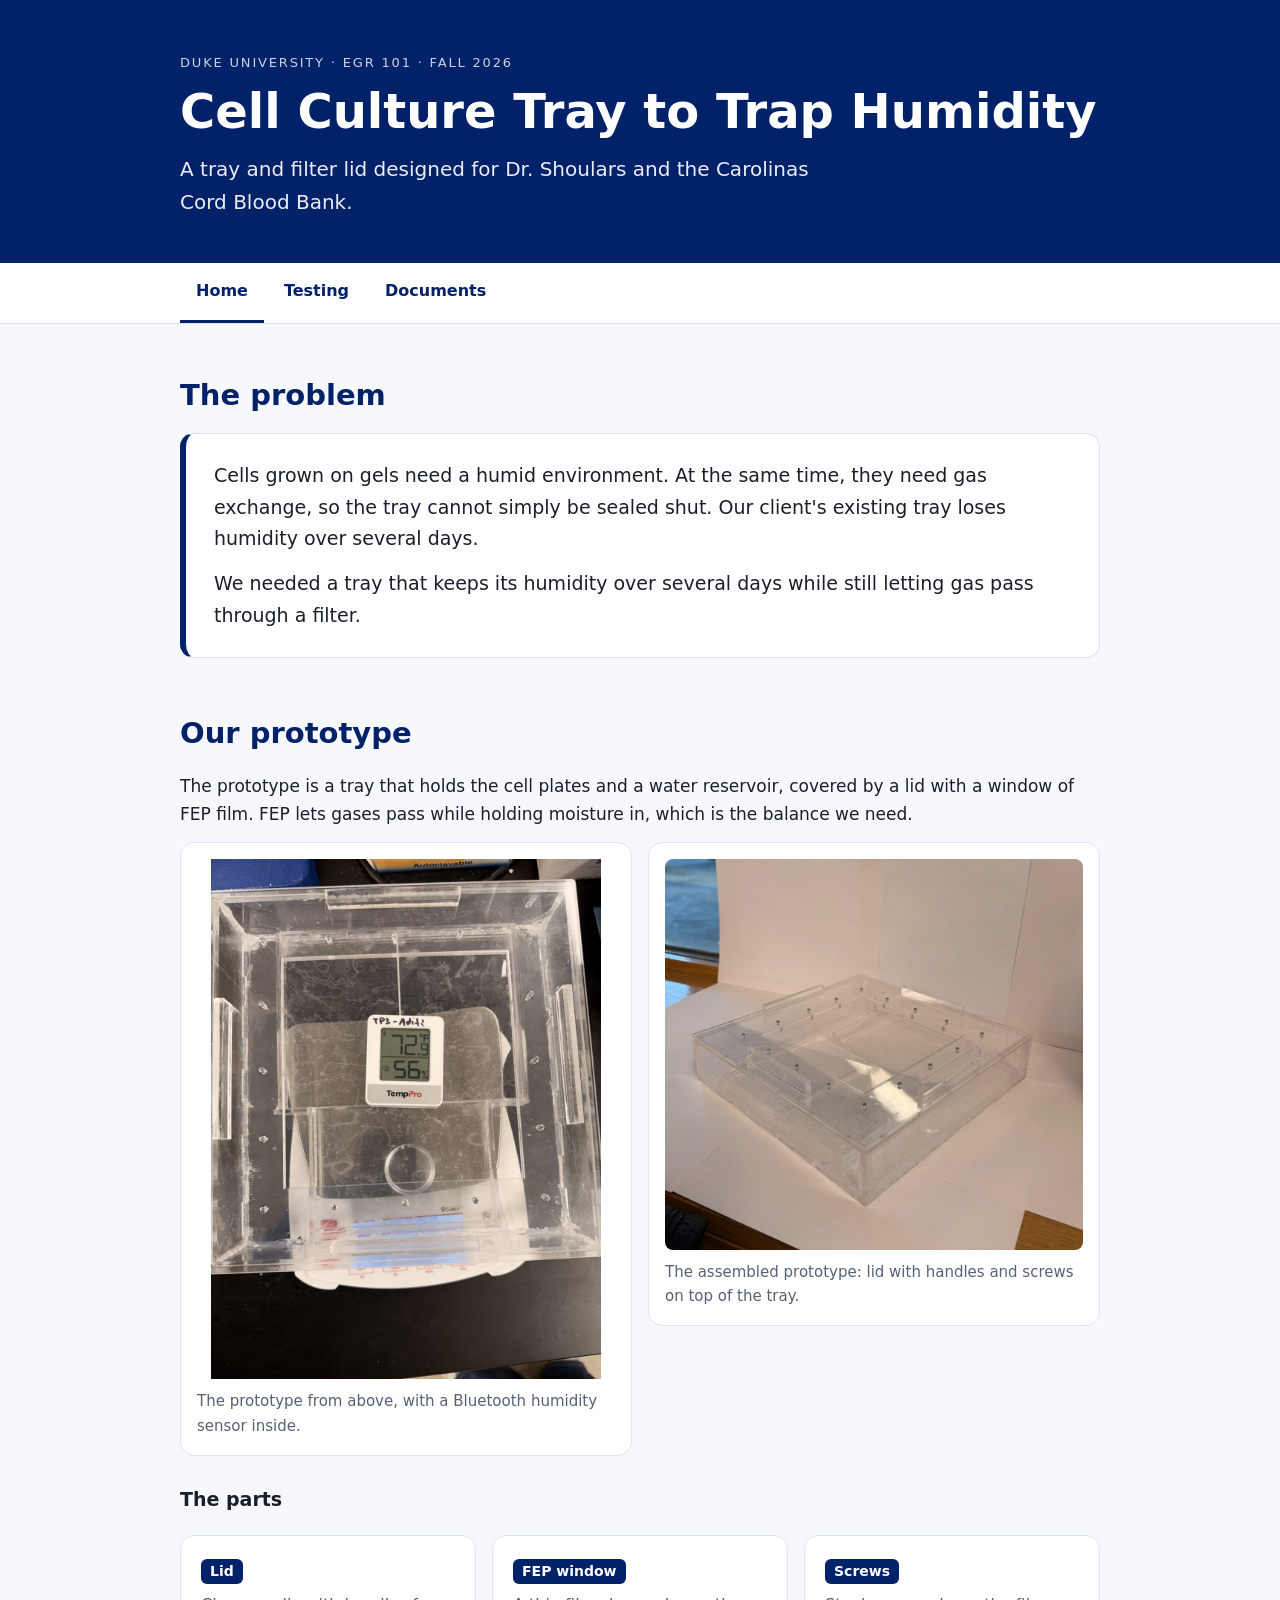
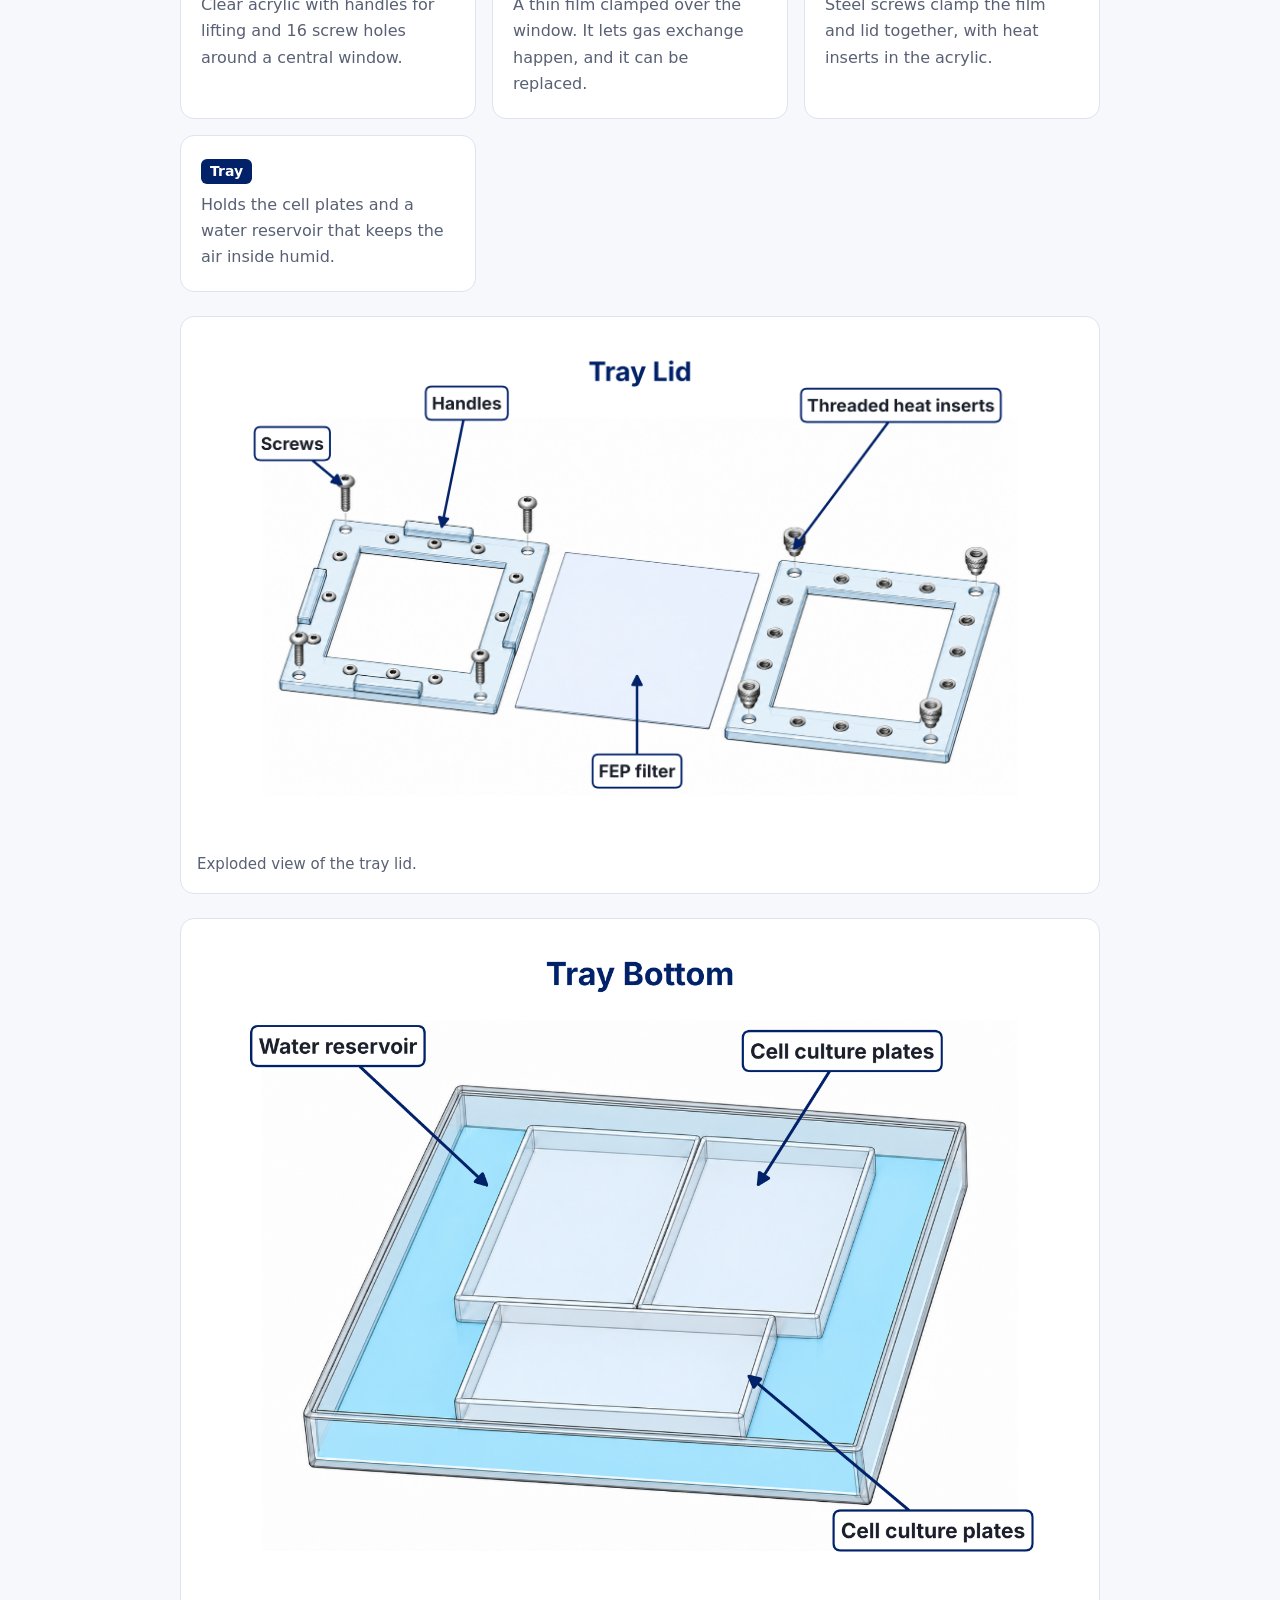
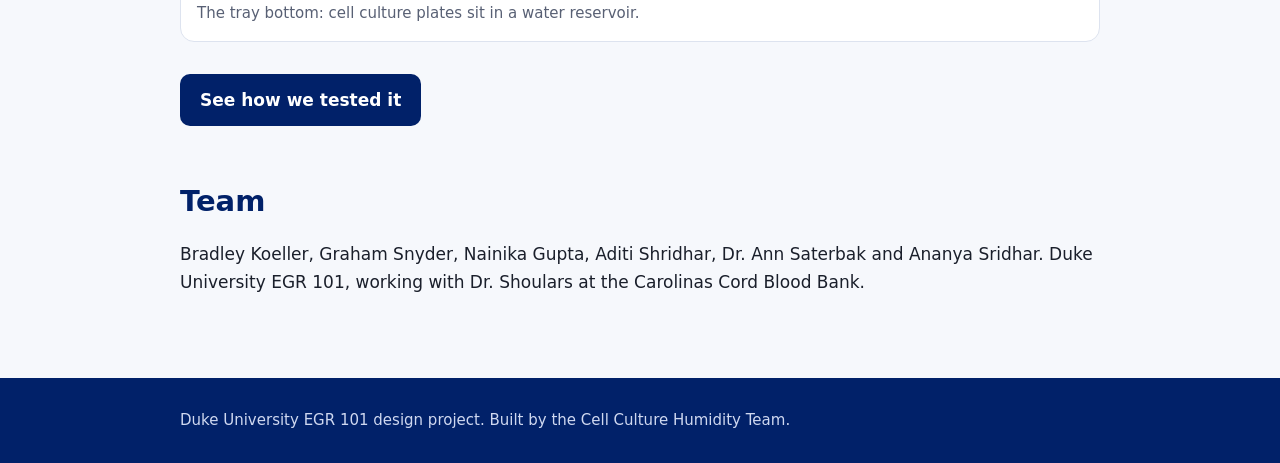
==== commit 03ad340a: "Add files via upload" ====
--- a/index.html
+++ b/index.html
@@ -1,4 +1,4 @@
-<!doctype html><html lang="en"><head><meta charset="utf-8"><meta name="viewport" content="width=device-width,initial-scale=1"><title>Cell Culture Tray to Trap Humidity | Duke EGR 101</title><meta name="description" content="A humidity-retaining tray and lid with an FEP gas-exchange window for cell culture gels. Duke EGR 101 design project for Carolinas Cord Blood Bank."><link rel="stylesheet" href="style.css"></head><body><header><div class="wrap"><p class="eyebrow">Duke University &middot; EGR 101 &middot; Fall 2026</p><h1>Cell Culture Tray to Trap Humidity</h1><p class="lead">A tray and filter lid designed for Dr. Shoulars and the Carolinas Cord Blood Bank.</p></div></header><nav><div class="wrap"><a href="index.html" class="on">Home</a><a href="testing.html" class="">Testing</a></div></nav>
+<!doctype html><html lang="en"><head><meta charset="utf-8"><meta name="viewport" content="width=device-width,initial-scale=1"><title>Cell Culture Tray to Trap Humidity | Duke EGR 101</title><meta name="description" content="A humidity-retaining tray and lid with an FEP gas-exchange window for cell culture gels. Duke EGR 101 design project for Carolinas Cord Blood Bank."><link rel="stylesheet" href="style.css"></head><body><header><div class="wrap"><p class="eyebrow">Duke University &middot; EGR 101 &middot; Fall 2026</p><h1>Cell Culture Tray to Trap Humidity</h1><p class="lead">A tray and filter lid designed for Dr. Shoulars and the Carolinas Cord Blood Bank.</p></div></header><nav><div class="wrap"><a href="index.html" class="on">Home</a><a href="testing.html" class="">Testing</a><a href="documents.html" class="">Documents</a></div></nav>
 <main class="wrap">
 <section id="problem"><h2>The problem</h2>
 <div class="problem"><p>Cells grown on gels need a humid environment. At the same time, they need gas exchange, so the tray cannot simply be sealed shut. Our client's existing tray loses humidity over several days.</p>
